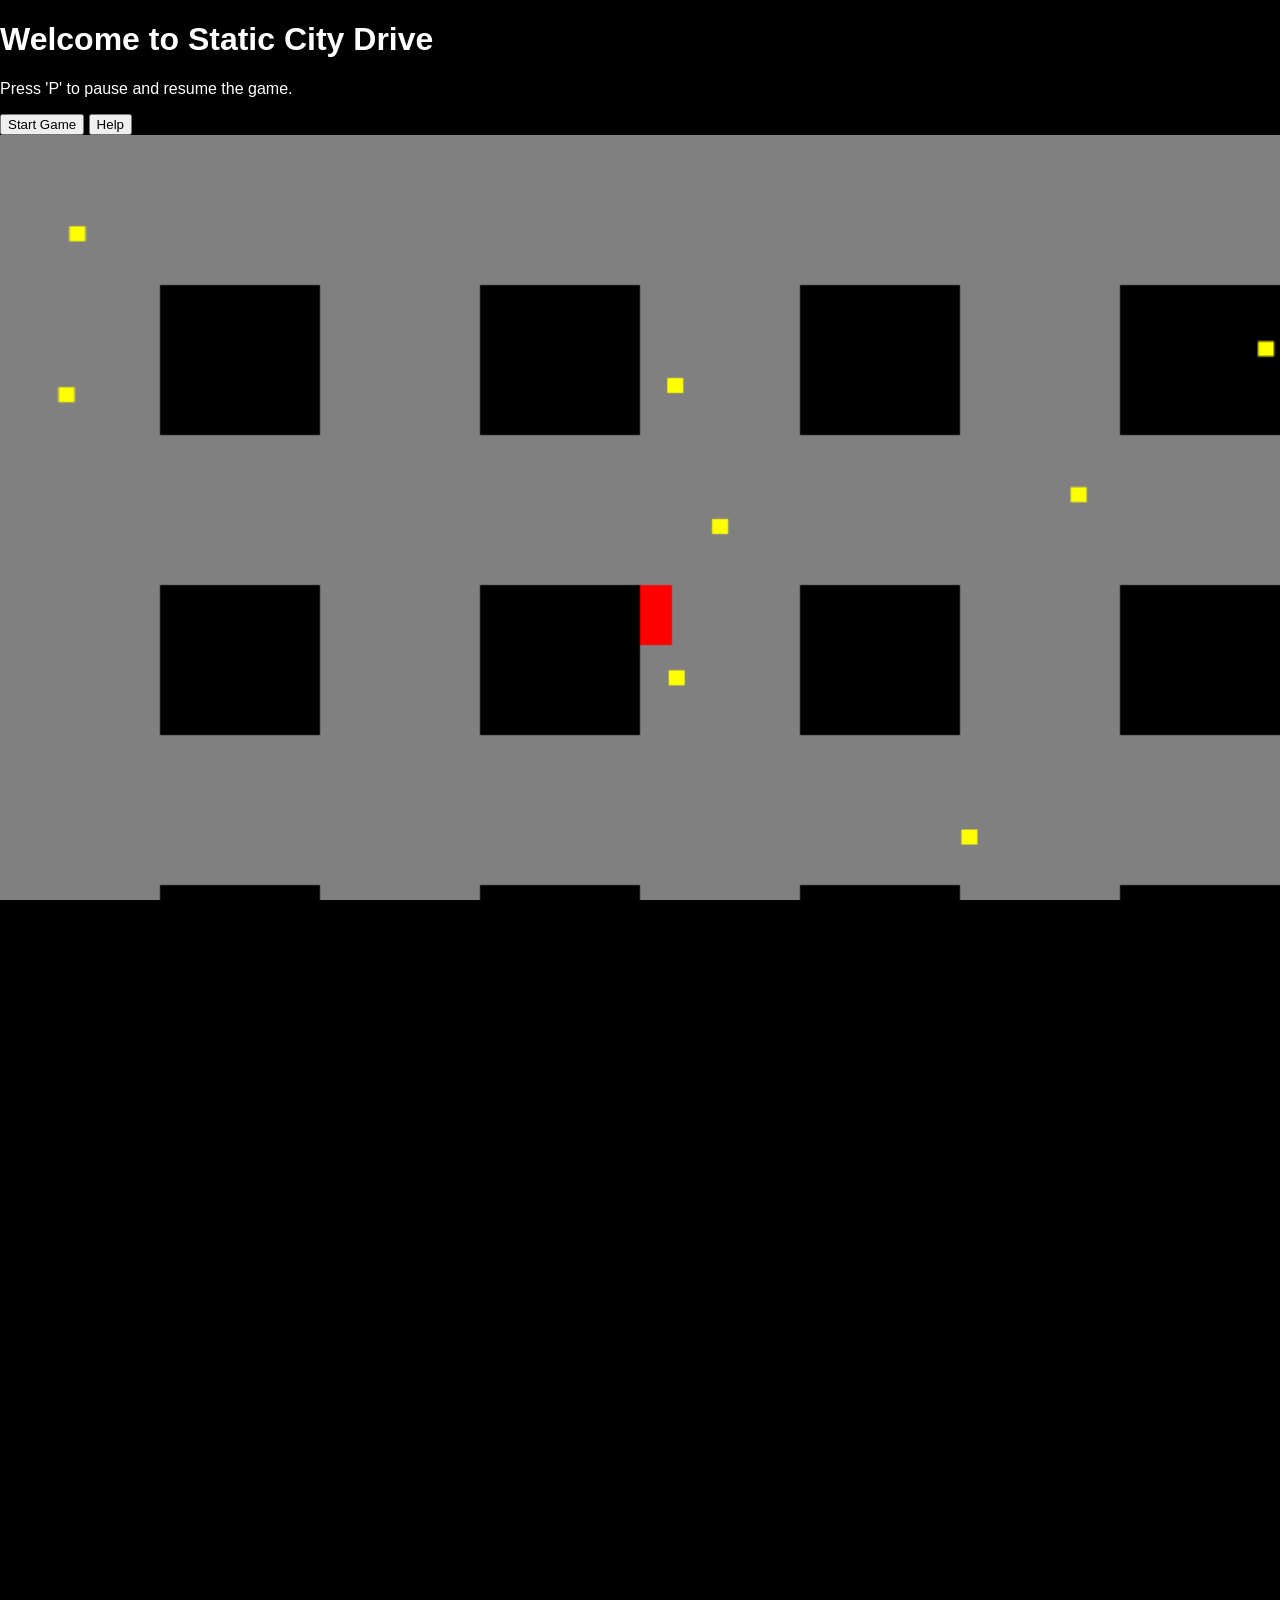
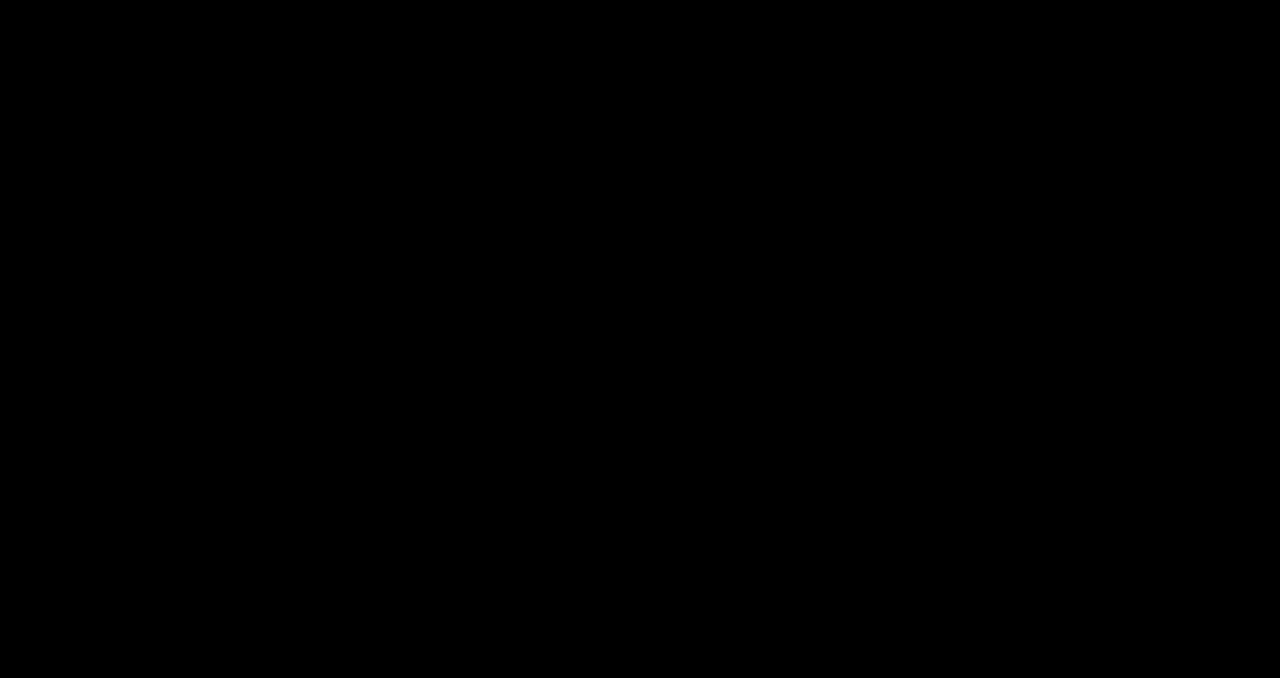
==== g/opengame-static-city-drive/index.html @ 02e791a5 "trivia and gta" ====
<!DOCTYPE html>
<html lang="en">
<head>
    <meta charset="UTF-8">
    <meta name="viewport" content="width=device-width, initial-scale=1.0">
    <title>Static City Drive</title>
    <link rel="stylesheet" href="style.css">
</head>
<body>

<div id="title-screen">
    <h1>Welcome to Static City Drive</h1>
    <p>Press 'P' to pause and resume the game.</p>
    <div>
        <button id="start-button">Start Game</button>
        <button id="help-button">Help</button>
    </div>
</div>

<div id="pause-overlay" style="display: none;">
    <h1>Paused</h1>
    <button id="resume-button">Resume</button>
    <button id="restart-button">Restart</button>
</div>

<div id="game-over-screen" style="display: none;">
    <h1>Game Over</h1>
    <p>Try again!</p>
    <button id="restart-game-over-button">Restart</button>
</div>

<div id="victory-screen" style="display: none;">
    <h1>Congratulations! You Win!</h1>
    <button id="restart-victory-button">Restart</button>
</div>

<canvas id="gameCanvas" width="800" height="600"></canvas>

<div id="hud">
    <div>
        <h2>HUD Panel</h2>
        <p>Score: <span id="score">0</span></p>
        <p>Level: <span id="level">1</span></p>
        <p>Health: <span id="health">100%</span></p>
        <p>Packages Collected: <span id="packagesCollected">0</span></p>
    </div>
    <canvas id="miniMap" width="200" height="200"></canvas>
    <div>
        <p>Timer: <span id="timer">0</span></p>
        <p>Wanted Level: <span id="wantedLevel">1</span></p>
        <p>Police Hits: <span id="policeHits">0</span></p>
    </div>
    <button id="audio-toggle">Toggle Audio</button>
</div>

<script src="js/game.js"></script>

</body>
</html>
---- g/opengame-static-city-drive/style.css ----
/**
 * Polished bright-neon dark arcade style
 */
body, html {
  margin: 0;
  padding: 0;
  height: 100%;
  overflow: hidden;
  background-color: black;
  color: white;
  font-family: Arial, sans-serif;
}

canvas {
  width: 100vw;
  height: 100vh;
  display: block;
}

.title-card {
  position: absolute;
  top: 20px;
  left: 50%;
  transform: translateX(-50%);
  padding: 20px;
  border-radius: 10px;
  background: linear-gradient(90deg, #44fcff, #6548f0);
  box-shadow: 0 0 20px rgba(255, 255, 255, 0.5);
  text-align: center;
}

title-card h1 {
  margin: 0;
  font-size: 3em;
  color: black;
  text-shadow: 0 0 10px #fff, 0 0 20px #fff, 0 0 30px #e60073, 0 0 40px #ffdc00;
}

.buttons {
  display: flex;
  justify-content: center;
  margin-top: 20px;
}

.button {
  padding: 15px 30px;
  background-color: #44fcff;
  border: none;
  border-radius: 5px;
  color: black;
  font-size: 1.2em;
  margin: 5px;
  cursor: pointer;
  text-shadow: 0 0 5px #fff, 0 0 10px #fff;
}

.button:hover {
  background-color: #6548f0;
}

.overlay {
  display: none;
  position: fixed;
  top: 0;
  left: 0;
  width: 100%;
  height: 100%;
  background-color: rgba(0, 0, 0, 0.8);
  z-index: 9999;
}

.overlay.active {
  display: flex;
  justify-content: center;
  align-items: center;
}

.audio-toggle {
  position: absolute;
  top: 20px;
  right: 20px;
  background-color: #44fcff;
  color: black;
  border: none;
  padding: 10px 20px;
  cursor: pointer;
  border-radius: 5px;
}

.audio-toggle:hover {
  background-color: #6548f0;
}
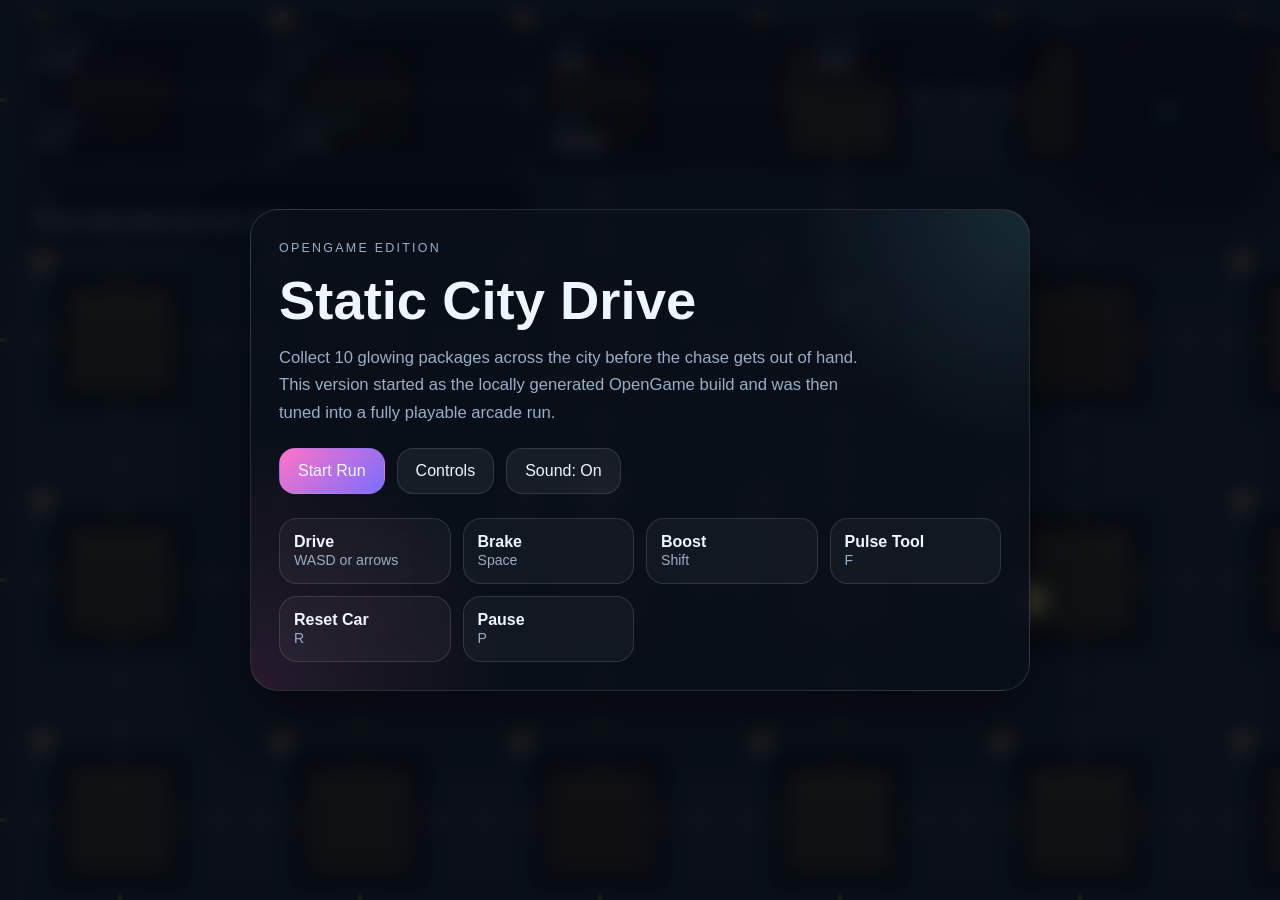
==== commit e03bd6d6: "Trivia" ====
--- a/g/opengame-static-city-drive/index.html
+++ b/g/opengame-static-city-drive/index.html
@@ -1,59 +1,123 @@
 <!DOCTYPE html>
 <html lang="en">
 <head>
-    <meta charset="UTF-8">
-    <meta name="viewport" content="width=device-width, initial-scale=1.0">
-    <title>Static City Drive</title>
-    <link rel="stylesheet" href="style.css">
+  <meta charset="UTF-8">
+  <meta name="viewport" content="width=device-width, initial-scale=1.0">
+  <title>OpenGame Static City Drive</title>
+  <link rel="stylesheet" href="style.css">
 </head>
 <body>
+  <div class="screen active" id="title-screen">
+    <div class="panel hero">
+      <p class="eyebrow">OpenGame Edition</p>
+      <h1>Static City Drive</h1>
+      <p class="lede">Collect 10 glowing packages across the city before the chase gets out of hand. This version started as the locally generated OpenGame build and was then tuned into a fully playable arcade run.</p>
+      <div class="button-row">
+        <button id="start-button" class="primary">Start Run</button>
+        <button id="help-button">Controls</button>
+        <button id="audio-toggle">Sound: On</button>
+      </div>
+      <div class="info-grid">
+        <div class="info-card"><strong>Drive</strong><span>WASD or arrows</span></div>
+        <div class="info-card"><strong>Brake</strong><span>Space</span></div>
+        <div class="info-card"><strong>Boost</strong><span>Shift</span></div>
+        <div class="info-card"><strong>Pulse Tool</strong><span>F</span></div>
+        <div class="info-card"><strong>Reset Car</strong><span>R</span></div>
+        <div class="info-card"><strong>Pause</strong><span>P</span></div>
+      </div>
+    </div>
+  </div>
 
-<div id="title-screen">
-    <h1>Welcome to Static City Drive</h1>
-    <p>Press 'P' to pause and resume the game.</p>
-    <div>
-        <button id="start-button">Start Game</button>
-        <button id="help-button">Help</button>
+  <div class="screen" id="help-overlay">
+    <div class="panel modal">
+      <h2>How to Play</h2>
+      <p>Drive around the city and collect all 10 glowing packages. After the third pickup, police cruisers start hunting you down.</p>
+      <ul class="help-list">
+        <li>WASD or arrow keys steer and drive.</li>
+        <li>Space brakes hard for tight corners.</li>
+        <li>Shift gives a short boost burst.</li>
+        <li>F fires an arcade pulse that shoves nearby police away.</li>
+        <li>Three police hits ends the run.</li>
+        <li>R resets your car position if you get wedged.</li>
+      </ul>
+      <div class="button-row">
+        <button id="close-help-button" class="primary">Back</button>
+      </div>
     </div>
-</div>
+  </div>
 
-<div id="pause-overlay" style="display: none;">
-    <h1>Paused</h1>
-    <button id="resume-button">Resume</button>
-    <button id="restart-button">Restart</button>
-</div>
+  <div class="hud-shell">
+    <canvas id="gameCanvas" width="1280" height="720" aria-label="OpenGame Static City Drive play area"></canvas>
+    <div id="hud">
+      <div class="hud-card">
+        <span>Packages</span>
+        <strong id="packagesCollected">0 / 10</strong>
+      </div>
+      <div class="hud-card">
+        <span>Score</span>
+        <strong id="score">0</strong>
+      </div>
+      <div class="hud-card">
+        <span>Time</span>
+        <strong id="timer">0.0s</strong>
+      </div>
+      <div class="hud-card">
+        <span>Wanted</span>
+        <strong id="wantedLevel">Cold</strong>
+      </div>
+      <div class="hud-card">
+        <span>Integrity</span>
+        <strong id="health">3 / 3</strong>
+      </div>
+      <div class="hud-card">
+        <span>Police Hits</span>
+        <strong id="policeHits">0 / 3</strong>
+      </div>
+      <div class="hud-card">
+        <span>Pulse</span>
+        <strong id="level">Ready</strong>
+      </div>
+      <div class="hud-card wide">
+        <span>Hint</span>
+        <strong id="statusText">Grab the first package and build speed.</strong>
+      </div>
+    </div>
+    <div class="mini-shell">
+      <canvas id="miniMap" width="190" height="190" aria-label="City minimap"></canvas>
+    </div>
+  </div>
 
-<div id="game-over-screen" style="display: none;">
-    <h1>Game Over</h1>
-    <p>Try again!</p>
-    <button id="restart-game-over-button">Restart</button>
-</div>
+  <div class="screen" id="pause-overlay">
+    <div class="panel modal">
+      <h2>Paused</h2>
+      <p>Catch your breath. The city will wait.</p>
+      <div class="button-row">
+        <button id="resume-button" class="primary">Resume</button>
+        <button id="restart-button">Restart</button>
+      </div>
+    </div>
+  </div>
 
-<div id="victory-screen" style="display: none;">
-    <h1>Congratulations! You Win!</h1>
-    <button id="restart-victory-button">Restart</button>
-</div>
+  <div class="screen" id="game-over-screen">
+    <div class="panel modal">
+      <h2>Police Shut You Down</h2>
+      <p id="game-over-copy">Three hits was all it took.</p>
+      <div class="button-row">
+        <button id="restart-game-over-button" class="primary">Try Again</button>
+      </div>
+    </div>
+  </div>
 
-<canvas id="gameCanvas" width="800" height="600"></canvas>
+  <div class="screen" id="victory-screen">
+    <div class="panel modal">
+      <h2>Route Complete</h2>
+      <p id="victory-copy">All packages secured.</p>
+      <div class="button-row">
+        <button id="restart-victory-button" class="primary">Run It Back</button>
+      </div>
+    </div>
+  </div>
 
-<div id="hud">
-    <div>
-        <h2>HUD Panel</h2>
-        <p>Score: <span id="score">0</span></p>
-        <p>Level: <span id="level">1</span></p>
-        <p>Health: <span id="health">100%</span></p>
-        <p>Packages Collected: <span id="packagesCollected">0</span></p>
-    </div>
-    <canvas id="miniMap" width="200" height="200"></canvas>
-    <div>
-        <p>Timer: <span id="timer">0</span></p>
-        <p>Wanted Level: <span id="wantedLevel">1</span></p>
-        <p>Police Hits: <span id="policeHits">0</span></p>
-    </div>
-    <button id="audio-toggle">Toggle Audio</button>
-</div>
-
-<script src="js/game.js"></script>
-
+  <script src="js/game.js"></script>
 </body>
-</html>+</html>
--- a/g/opengame-static-city-drive/style.css
+++ b/g/opengame-static-city-drive/style.css
@@ -1,92 +1,260 @@
-/**
- * Polished bright-neon dark arcade style
- */
-body, html {
+:root {
+  color-scheme: dark;
+  --bg: #071019;
+  --bg-soft: #101a28;
+  --panel: rgba(10, 16, 26, 0.9);
+  --line: rgba(255, 255, 255, 0.12);
+  --text: #eef6ff;
+  --muted: #98aec9;
+  --cyan: #7ee6ff;
+  --pink: #ff73c5;
+  --gold: #ffd86e;
+  --lime: #bfff73;
+  --shadow: 0 22px 64px rgba(0, 0, 0, 0.45);
+}
+
+* {
+  box-sizing: border-box;
+}
+
+html, body {
   margin: 0;
-  padding: 0;
+  width: 100%;
   height: 100%;
   overflow: hidden;
-  background-color: black;
-  color: white;
-  font-family: Arial, sans-serif;
-}
-
-canvas {
+  font-family: "Segoe UI", Tahoma, Geneva, Verdana, sans-serif;
+  color: var(--text);
+  background:
+    radial-gradient(circle at top left, rgba(126, 230, 255, 0.14), transparent 26%),
+    radial-gradient(circle at bottom right, rgba(255, 115, 197, 0.14), transparent 22%),
+    linear-gradient(180deg, var(--bg-soft), var(--bg));
+}
+
+body {
+  position: relative;
+}
+
+.screen {
+  position: fixed;
+  inset: 0;
+  display: none;
+  align-items: center;
+  justify-content: center;
+  z-index: 20;
+  background: rgba(4, 7, 13, 0.72);
+  backdrop-filter: blur(10px);
+}
+
+.screen.active {
+  display: flex;
+}
+
+.panel {
+  width: min(780px, calc(100vw - 36px));
+  padding: 28px;
+  border-radius: 28px;
+  background: var(--panel);
+  border: 1px solid var(--line);
+  box-shadow: var(--shadow);
+}
+
+.hero {
+  background:
+    radial-gradient(circle at top right, rgba(126, 230, 255, 0.12), transparent 26%),
+    radial-gradient(circle at bottom left, rgba(255, 115, 197, 0.12), transparent 28%),
+    var(--panel);
+}
+
+.modal {
+  width: min(560px, calc(100vw - 36px));
+  text-align: center;
+}
+
+.eyebrow {
+  margin: 0 0 10px;
+  color: var(--muted);
+  text-transform: uppercase;
+  letter-spacing: 0.18em;
+  font-size: 0.78rem;
+}
+
+h1, h2 {
+  margin: 0 0 12px;
+}
+
+h1 {
+  font-size: clamp(2.2rem, 5vw, 3.4rem);
+}
+
+p {
+  margin: 0;
+  line-height: 1.65;
+  color: var(--muted);
+}
+
+.lede {
+  font-size: 1.04rem;
+  max-width: 64ch;
+}
+
+.button-row {
+  display: flex;
+  flex-wrap: wrap;
+  gap: 12px;
+  margin-top: 22px;
+}
+
+button {
+  appearance: none;
+  border: 1px solid var(--line);
+  background: rgba(255, 255, 255, 0.06);
+  color: var(--text);
+  padding: 13px 18px;
+  border-radius: 16px;
+  font: inherit;
+  cursor: pointer;
+  transition: transform 150ms ease, border-color 150ms ease, background 150ms ease;
+}
+
+button:hover,
+button:focus-visible {
+  transform: translateY(-2px);
+  border-color: rgba(255, 255, 255, 0.34);
+  outline: none;
+}
+
+button.primary {
+  background: linear-gradient(135deg, var(--pink), #786eff);
+  border-color: transparent;
+}
+
+.info-grid {
+  display: grid;
+  grid-template-columns: repeat(auto-fit, minmax(150px, 1fr));
+  gap: 12px;
+  margin-top: 24px;
+}
+
+.info-card {
+  padding: 14px;
+  border-radius: 18px;
+  border: 1px solid var(--line);
+  background: rgba(255, 255, 255, 0.04);
+}
+
+.info-card strong,
+.hud-card strong {
+  display: block;
+  color: var(--text);
+}
+
+.info-card span,
+.hud-card span {
+  color: var(--muted);
+  font-size: 0.88rem;
+}
+
+.help-list {
+  margin: 16px 0 0;
+  padding-left: 18px;
+  text-align: left;
+  color: var(--muted);
+  line-height: 1.7;
+}
+
+.hud-shell {
+  position: fixed;
+  inset: 0;
+}
+
+#gameCanvas {
+  display: block;
   width: 100vw;
   height: 100vh;
-  display: block;
-}
-
-.title-card {
-  position: absolute;
-  top: 20px;
-  left: 50%;
-  transform: translateX(-50%);
-  padding: 20px;
-  border-radius: 10px;
-  background: linear-gradient(90deg, #44fcff, #6548f0);
-  box-shadow: 0 0 20px rgba(255, 255, 255, 0.5);
-  text-align: center;
-}
-
-title-card h1 {
-  margin: 0;
-  font-size: 3em;
-  color: black;
-  text-shadow: 0 0 10px #fff, 0 0 20px #fff, 0 0 30px #e60073, 0 0 40px #ffdc00;
-}
-
-.buttons {
-  display: flex;
-  justify-content: center;
-  margin-top: 20px;
-}
-
-.button {
-  padding: 15px 30px;
-  background-color: #44fcff;
-  border: none;
-  border-radius: 5px;
-  color: black;
-  font-size: 1.2em;
-  margin: 5px;
-  cursor: pointer;
-  text-shadow: 0 0 5px #fff, 0 0 10px #fff;
-}
-
-.button:hover {
-  background-color: #6548f0;
-}
-
-.overlay {
-  display: none;
-  position: fixed;
-  top: 0;
-  left: 0;
+}
+
+#hud {
+  position: fixed;
+  top: 18px;
+  left: 18px;
+  right: 230px;
+  display: grid;
+  grid-template-columns: repeat(4, minmax(110px, 1fr));
+  gap: 10px;
+  z-index: 5;
+}
+
+.hud-card {
+  padding: 12px 14px;
+  border-radius: 18px;
+  border: 1px solid var(--line);
+  background: rgba(8, 14, 22, 0.78);
+  backdrop-filter: blur(10px);
+}
+
+.hud-card strong {
+  margin-top: 4px;
+  font-size: 1.08rem;
+}
+
+.hud-card.wide {
+  grid-column: span 2;
+}
+
+.mini-shell {
+  position: fixed;
+  top: 18px;
+  right: 18px;
+  width: 190px;
+  height: 190px;
+  border-radius: 24px;
+  border: 1px solid var(--line);
+  background: rgba(8, 14, 22, 0.82);
+  box-shadow: var(--shadow);
+  overflow: hidden;
+  z-index: 6;
+}
+
+#miniMap {
   width: 100%;
   height: 100%;
-  background-color: rgba(0, 0, 0, 0.8);
-  z-index: 9999;
-}
-
-.overlay.active {
-  display: flex;
-  justify-content: center;
-  align-items: center;
-}
-
-.audio-toggle {
-  position: absolute;
-  top: 20px;
-  right: 20px;
-  background-color: #44fcff;
-  color: black;
-  border: none;
-  padding: 10px 20px;
-  cursor: pointer;
-  border-radius: 5px;
-}
-
-.audio-toggle:hover {
-  background-color: #6548f0;
-}
+  display: block;
+}
+
+@media (max-width: 980px) {
+  #hud {
+    right: 18px;
+    top: auto;
+    bottom: 18px;
+    grid-template-columns: repeat(2, minmax(0, 1fr));
+  }
+
+  .mini-shell {
+    width: 150px;
+    height: 150px;
+  }
+}
+
+@media (max-width: 640px) {
+  .panel {
+    padding: 22px;
+  }
+
+  #hud {
+    grid-template-columns: 1fr 1fr;
+    left: 12px;
+    right: 12px;
+    bottom: 12px;
+  }
+
+  .hud-card.wide {
+    grid-column: span 2;
+  }
+
+  .mini-shell {
+    top: 12px;
+    right: 12px;
+    width: 132px;
+    height: 132px;
+  }
+}
